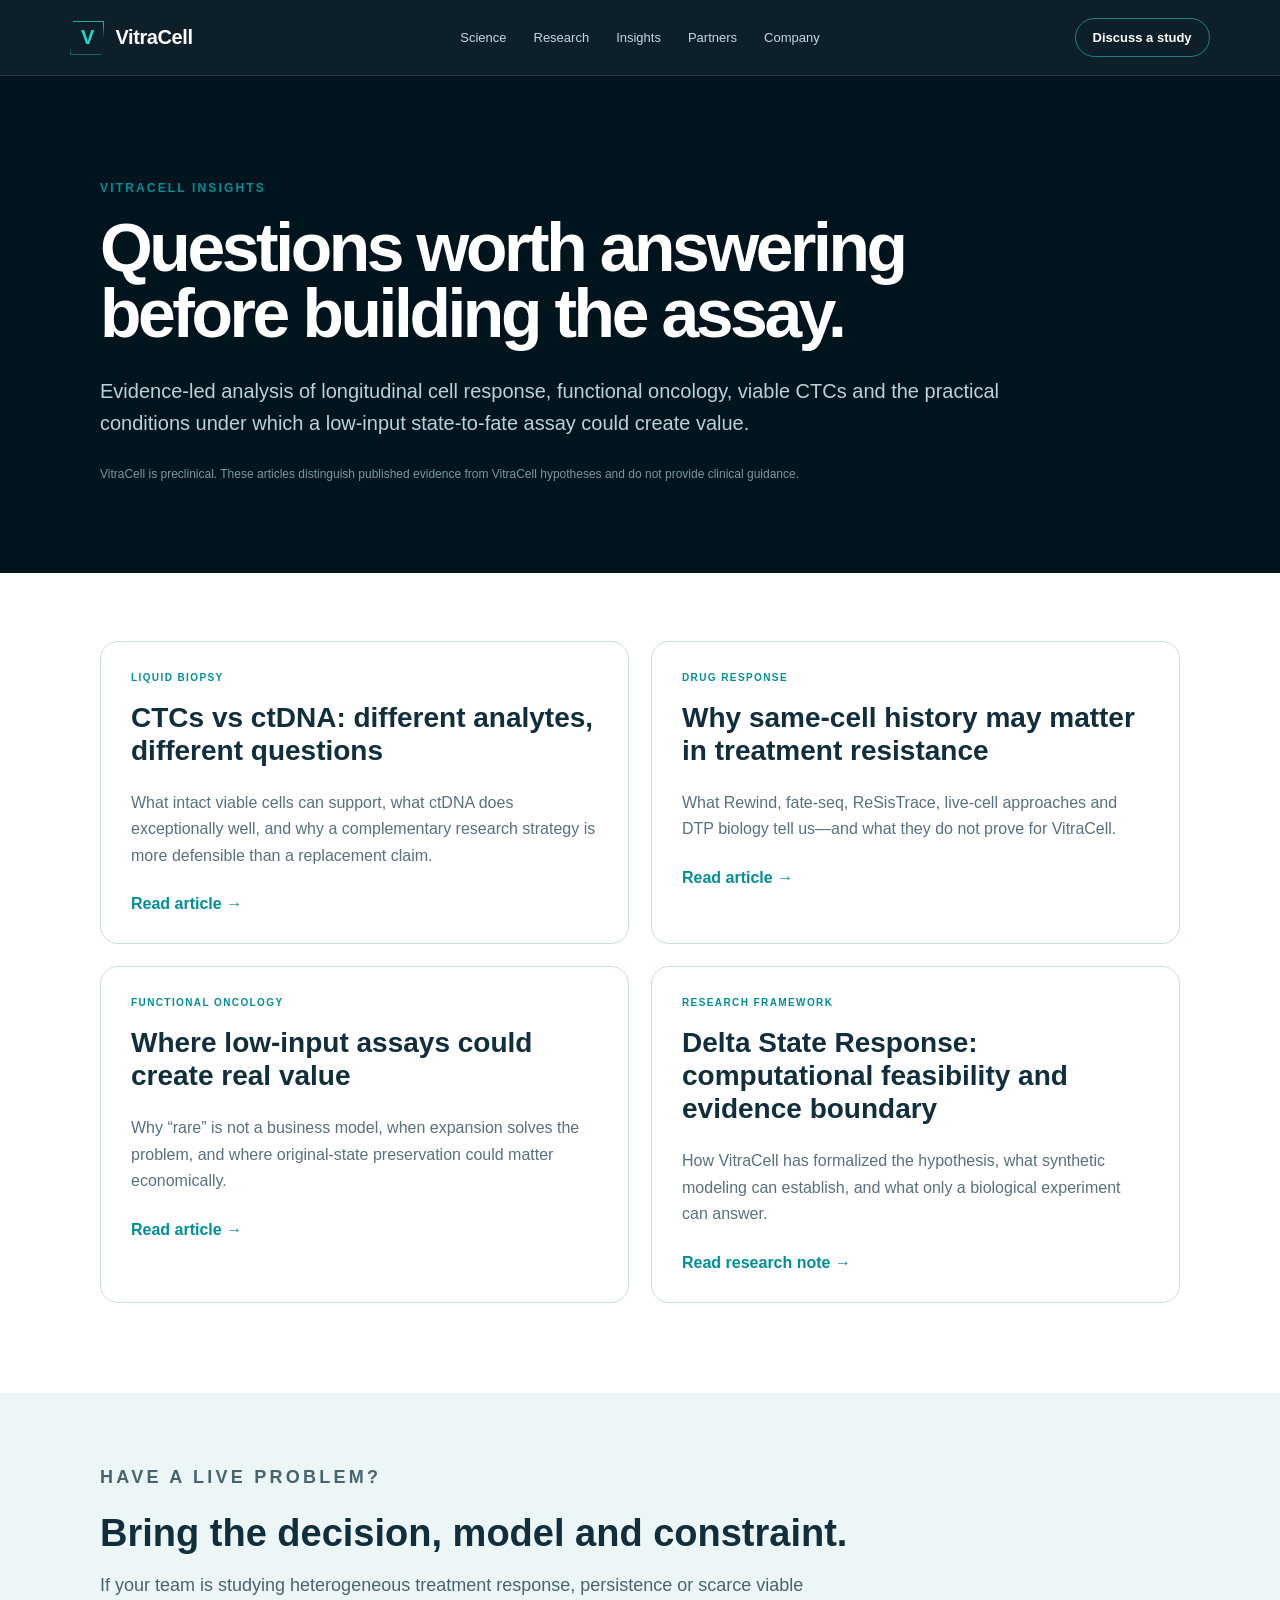
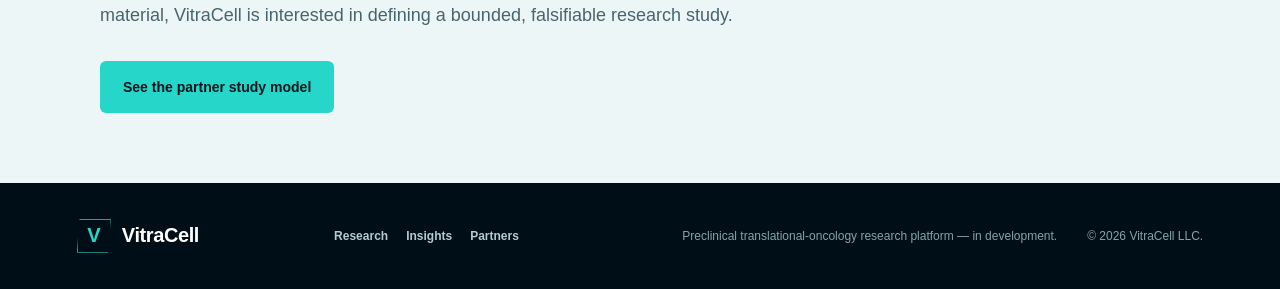
==== insights/index.html @ e288a03e "Add VitraCell insights hub" ====
<!doctype html>
<html lang="en">
<head>
<script async src="https://www.googletagmanager.com/gtag/js?id=G-EHH413H1GP"></script>
<script>window.dataLayer=window.dataLayer||[];function gtag(){dataLayer.push(arguments)}gtag('js',new Date());gtag('config','G-EHH413H1GP');</script>
<meta charset="utf-8">
<meta name="viewport" content="width=device-width,initial-scale=1">
<meta name="robots" content="index,follow,max-image-preview:large,max-snippet:-1">
<meta name="theme-color" content="#00141e">
<title>VitraCell Insights | Same-Cell Response, CTCs & Functional Oncology</title>
<meta name="description" content="Evidence-led VitraCell analysis on longitudinal same-cell response, viable circulating tumor cells, ctDNA, functional precision oncology and low-input tumor-cell assays.">
<link rel="canonical" href="https://www.vitracell.io/insights/">
<meta property="og:title" content="VitraCell Insights | Same-Cell Response, CTCs & Functional Oncology">
<meta property="og:description" content="Evidence-led VitraCell analysis on longitudinal same-cell response, viable circulating tumor cells, ctDNA, functional precision oncology and low-input tumor-cell assays.">
<meta property="og:url" content="https://www.vitracell.io/insights/">
<meta property="og:site_name" content="VitraCell">
<meta property="og:type" content="website">
<meta property="og:image" content="https://www.vitracell.io/og.png">
<meta name="twitter:card" content="summary_large_image">
<meta name="twitter:title" content="VitraCell Insights | Same-Cell Response, CTCs & Functional Oncology">
<meta name="twitter:description" content="Evidence-led VitraCell analysis on longitudinal same-cell response, viable circulating tumor cells, ctDNA, functional precision oncology and low-input tumor-cell assays.">
<meta name="twitter:image" content="https://www.vitracell.io/og.png">
<link rel="icon" href="/favicon.svg" type="image/svg+xml">
<link rel="stylesheet" href="/styles.css">

</head>
<body class="article-page">
<header class="site-header"><a class="brand" href="/" aria-label="VitraCell home"><span class="brand-mark" aria-hidden="true">V</span><span>VitraCell</span></a><nav class="desktop-nav" aria-label="Primary navigation"><a href="/#state-to-fate">Science</a><a href="/research/delta-state-response.html">Research</a><a href="/insights/">Insights</a><a href="/partners/translational-oncology.html">Partners</a><a href="/#company">Company</a></nav><details class="mobile-menu"><summary aria-label="Open navigation">Menu</summary><div><a href="/#state-to-fate">Science</a><a href="/research/delta-state-response.html">Research</a><a href="/insights/">Insights</a><a href="/partners/translational-oncology.html">Partners</a><a href="/#company">Company</a></div></details><a class="header-cta" data-cta="header-discuss-study" href="mailto:Gregory.Moore@VitraCell.io?subject=VitraCell%20Research%20Collaboration">Discuss a study</a></header>
<main>
<section class="article-hero hub-hero"><div class="article-shell"><p class="eyebrow">VitraCell Insights</p><h1>Questions worth answering before building the assay.</h1><p class="article-deck">Evidence-led analysis of longitudinal cell response, functional oncology, viable CTCs and the practical conditions under which a low-input state-to-fate assay could create value.</p><p class="article-disclaimer">VitraCell is preclinical. These articles distinguish published evidence from VitraCell hypotheses and do not provide clinical guidance.</p></div></section>
<section class="article-shell hub-grid">
<article class="hub-card"><p class="insight-kicker">Liquid biopsy</p><h2>CTCs vs ctDNA: different analytes, different questions</h2><p>What intact viable cells can support, what ctDNA does exceptionally well, and why a complementary research strategy is more defensible than a replacement claim.</p><a href="/insights/ctc-vs-ctdna.html">Read article →</a></article>
<article class="hub-card"><p class="insight-kicker">Drug response</p><h2>Why same-cell history may matter in treatment resistance</h2><p>What Rewind, fate-seq, ReSisTrace, live-cell approaches and DTP biology tell us—and what they do not prove for VitraCell.</p><a href="/insights/same-cell-history-drug-response.html">Read article →</a></article>
<article class="hub-card"><p class="insight-kicker">Functional oncology</p><h2>Where low-input assays could create real value</h2><p>Why “rare” is not a business model, when expansion solves the problem, and where original-state preservation could matter economically.</p><a href="/insights/functional-precision-oncology-low-input.html">Read article →</a></article>
<article class="hub-card"><p class="insight-kicker">Research framework</p><h2>Delta State Response: computational feasibility and evidence boundary</h2><p>How VitraCell has formalized the hypothesis, what synthetic modeling can establish, and what only a biological experiment can answer.</p><a href="/research/delta-state-response.html">Read research note →</a></article>
</section>
<section class="article-cta"><div class="article-shell"><p class="eyebrow">Have a live problem?</p><h2>Bring the decision, model and constraint.</h2><p>If your team is studying heterogeneous treatment response, persistence or scarce viable material, VitraCell is interested in defining a bounded, falsifiable research study.</p><a class="button button-primary" href="/partners/translational-oncology.html">See the partner study model</a></div></section>
</main>
<footer><div class="brand footer-brand"><span class="brand-mark" aria-hidden="true">V</span><span>VitraCell</span></div><div class="footer-links"><a href="/research/delta-state-response.html">Research</a><a href="/insights/">Insights</a><a href="/partners/translational-oncology.html">Partners</a></div><p>Preclinical translational-oncology research platform — in development.</p><p>© 2026 VitraCell LLC.</p></footer><script>document.addEventListener('click',function(e){var a=e.target.closest('a');if(!a||typeof gtag!=='function')return;var h=a.getAttribute('href')||'';if(h.indexOf('mailto:')===0)gtag('event','contact_click',{link_text:(a.textContent||'').trim(),link_url:h});});</script></body></html>
---- styles.css ----
:root {
  --night: #041e2c;
  --night-deep: #00141e;
  --navy: #07364a;
  --ink: #102e3c;
  --teal: #008f95;
  --cyan: #26d6c8;
  --ice: #edf6f6;
  --mist: #f7faf9;
  --white: #ffffff;
  --slate: #58717c;
  --line: #cbdcde;
  --warning: #f1c46d;
}

* { box-sizing: border-box; }
html { scroll-behavior: smooth; }
body { margin: 0; background: var(--white); color: var(--ink); font-family: Arial, Helvetica, sans-serif; -webkit-font-smoothing: antialiased; }
a { color: inherit; text-decoration: none; }
img { max-width: 100%; }
h1, h2, h3, p { margin-top: 0; }

.site-header { position: sticky; top: 0; z-index: 50; min-height: 76px; display: grid; grid-template-columns: 1fr auto 1fr; align-items: center; gap: 28px; padding: 0 5.5vw; background: rgba(0,20,30,.95); border-bottom: 1px solid rgba(255,255,255,.12); backdrop-filter: blur(18px); color: var(--white); }
.brand { display: inline-flex; align-items: center; gap: 11px; font-size: 20px; font-weight: 800; letter-spacing: -.02em; }
.brand-mark { width: 34px; height: 34px; border: 1px solid rgba(38,214,200,.75); display: grid; place-items: center; color: var(--cyan); font-weight: 800; clip-path: polygon(8% 0,100% 0,92% 100%,0 100%); }
nav { display: flex; align-items: center; gap: 27px; font-size: 13px; color: #c3d9dd; }
nav a, .header-cta { transition: color .2s ease, border-color .2s ease, transform .2s ease; }
nav a:hover, nav a:focus-visible { color: var(--cyan); }
.header-cta { justify-self: end; border: 1px solid rgba(38,214,200,.55); padding: 11px 17px; border-radius: 99px; font-size: 13px; font-weight: 700; }
.header-cta:hover, .header-cta:focus-visible { border-color: var(--cyan); color: var(--cyan); transform: translateY(-1px); }

.eyebrow { margin: 0 0 20px; color: var(--teal); font-size: 12px; font-weight: 800; letter-spacing: .18em; text-transform: uppercase; }
.hero { min-height: 720px; display: grid; grid-template-columns: 56% 44%; background: var(--night-deep); color: var(--white); overflow: hidden; }
.hero-copy { padding: 104px 6.5vw 82px; display: flex; flex-direction: column; justify-content: center; position: relative; }
.hero-copy::after { content: ""; position: absolute; right: 0; bottom: 0; width: 48%; height: 1px; background: linear-gradient(90deg,transparent,var(--teal)); }
.hero .eyebrow, .platform-section .eyebrow, .design-section .eyebrow, .closing-section .eyebrow { color: var(--cyan); }
h1 { margin-bottom: 28px; max-width: 820px; font-size: clamp(50px,5.6vw,82px); line-height: .97; letter-spacing: -.05em; }
.hero-lede { max-width: 760px; margin-bottom: 34px; color: #c5dade; font-size: 19px; line-height: 1.6; }
.hero-actions { display: flex; flex-wrap: wrap; align-items: center; gap: 14px; }
.button { display: inline-flex; align-items: center; justify-content: center; gap: 10px; min-height: 52px; padding: 0 23px; border-radius: 6px; font-size: 14px; font-weight: 800; transition: transform .2s ease, background .2s ease, border-color .2s ease; }
.button svg { width: 18px; height: 18px; }
.button:hover, .button:focus-visible { transform: translateY(-2px); }
.button-primary { background: var(--cyan); color: var(--night-deep); }
.button-primary:hover, .button-primary:focus-visible { background: #58e7dc; }
.button-secondary, .button-outline { border: 1px solid rgba(255,255,255,.32); color: var(--white); }
.button-secondary:hover, .button-secondary:focus-visible, .button-outline:hover, .button-outline:focus-visible { border-color: var(--white); }
.hero-note { margin: 25px 0 0; max-width: 690px; color: #7898a2; font-size: 12px; line-height: 1.5; }
.hero-visual { min-height: 720px; position: relative; overflow: hidden; }
.hero-visual::after { content: ""; position: absolute; inset: 0; background: linear-gradient(90deg,var(--night-deep) 0%,transparent 24%),linear-gradient(0deg,rgba(0,20,30,.62),transparent 52%); }
.hero-visual > img { object-fit: cover; object-position: 58% center; }
.decision-panel { position: absolute; z-index: 2; left: 5%; right: 8%; bottom: 6%; padding: 21px 24px; border-top: 2px solid var(--cyan); background: rgba(0,20,30,.84); backdrop-filter: blur(12px); }
.decision-panel > p { margin-bottom: 15px; color: var(--cyan); font-size: 10px; font-weight: 800; letter-spacing: .16em; text-transform: uppercase; }
.decision-panel > div { display: grid; grid-template-columns: 1fr 20px 1.2fr; gap: 8px; padding: 9px 0; border-top: 1px solid rgba(255,255,255,.12); font-size: 13px; }
.decision-panel span { color: #a9c4c9; }
.decision-panel b { color: var(--cyan); }
.decision-panel strong { color: var(--white); }

.position-strip { display: grid; grid-template-columns: repeat(4,1fr); border-bottom: 1px solid var(--line); background: var(--white); }
.position-strip div { min-height: 112px; display: flex; flex-direction: column; justify-content: center; padding: 0 3.5vw; border-right: 1px solid var(--line); }
.position-strip div:last-child { border-right: 0; }
.position-strip span { margin-bottom: 8px; color: var(--teal); font-size: 10px; font-weight: 800; letter-spacing: .12em; text-transform: uppercase; }
.position-strip strong { font-size: 15px; }

.section { padding: 112px 6vw; }
.section-heading { max-width: 1180px; margin: 0 auto 58px; display: grid; grid-template-columns: minmax(0,1.25fr) minmax(280px,.75fr); gap: 80px; align-items: end; }
.section-heading h2, .platform-copy h2, .design-intro h2, .collaboration-section h2, .company-copy h2, .closing-section h2 { margin: 0; font-size: clamp(39px,4vw,62px); line-height: 1.04; letter-spacing: -.04em; }
.section-heading > p, .section-heading > div + p { margin: 0; color: var(--slate); font-size: 18px; line-height: 1.65; }

.problem-section { background: var(--ice); }
.constraint-grid { max-width: 1180px; margin: 0 auto; display: grid; grid-template-columns: repeat(3,1fr); gap: 18px; }
.constraint-grid article { min-height: 365px; display: flex; flex-direction: column; padding: 34px; border: 1px solid var(--line); border-radius: 18px; background: var(--white); }
.constraint-grid article > span { color: var(--teal); font-size: 12px; font-weight: 800; }
.constraint-grid h3 { margin: auto 0 18px; max-width: 300px; font-size: 29px; line-height: 1.1; letter-spacing: -.03em; }
.constraint-grid p { margin: 0; color: var(--slate); font-size: 15px; line-height: 1.6; }
.constraint-grid .constraint-answer { background: var(--navy); color: var(--white); border-color: var(--navy); }
.constraint-grid .constraint-answer > span { color: var(--cyan); }
.constraint-grid .constraint-answer p { color: #c7dde1; }

.platform-section { min-height: 730px; display: grid; grid-template-columns: 52% 48%; background: var(--night-deep); color: var(--white); }
.platform-copy { align-self: center; padding: 96px 5vw 96px 7vw; }
.platform-copy > p:not(.eyebrow) { max-width: 720px; margin: 28px 0 38px; color: #c2dadd; font-size: 18px; line-height: 1.65; }
.platform-pillars { display: grid; gap: 14px; }
.platform-pillars div { display: grid; grid-template-columns: 90px 1fr; gap: 20px; align-items: baseline; padding: 18px 0; border-top: 1px solid rgba(255,255,255,.15); }
.platform-pillars span { color: var(--cyan); font-size: 11px; font-weight: 800; letter-spacing: .12em; text-transform: uppercase; }
.platform-pillars strong { font-size: 15px; line-height: 1.5; }
.platform-visual { position: relative; min-height: 730px; overflow: hidden; }
.platform-visual > img { object-fit: cover; object-position: 40% center; }
.platform-visual::after { content: ""; position: absolute; inset: 0; background: linear-gradient(90deg,var(--night-deep),transparent 30%),linear-gradient(0deg,rgba(0,20,30,.62),transparent 45%); }
.visual-caption { position: absolute; z-index: 2; left: 8%; bottom: 7%; width: min(390px,84%); padding: 18px 20px; border-left: 3px solid var(--cyan); background: rgba(0,20,30,.82); }
.visual-caption span { display: block; color: var(--cyan); font-size: 10px; font-weight: 800; letter-spacing: .14em; text-transform: uppercase; }
.visual-caption strong { display: block; margin-top: 8px; font-size: 15px; line-height: 1.45; }

.program-section { background: var(--mist); }
.program-grid { max-width: 1180px; margin: 0 auto; display: grid; grid-template-columns: 1fr 1fr; gap: 22px; }
.program-card { min-height: 575px; padding: 43px; border-radius: 24px; }
.current-card { background: var(--navy); color: var(--white); }
.evidence-card { background: var(--white); border: 1px solid var(--line); }
.program-status { display: flex; align-items: center; justify-content: space-between; gap: 15px; }
.program-status span { display: inline-flex; padding: 8px 12px; border-radius: 99px; background: rgba(38,214,200,.14); color: var(--cyan); font-size: 10px; font-weight: 800; letter-spacing: .1em; text-transform: uppercase; }
.evidence-card .program-status span { background: var(--ice); color: var(--teal); }
.program-status em { color: #9bb7bd; font-size: 12px; font-style: normal; }
.program-card h3 { margin: 80px 0 22px; max-width: 500px; font-size: 36px; line-height: 1.08; letter-spacing: -.035em; }
.program-card > p { margin-bottom: 32px; color: #c4dadd; line-height: 1.6; }
.evidence-card > p { color: var(--slate); }
.program-card ul { margin: 0; padding: 0; list-style: none; display: grid; gap: 13px; }
.program-card li { position: relative; padding: 0 0 13px 22px; border-bottom: 1px solid rgba(255,255,255,.14); color: #d1e3e5; font-size: 14px; line-height: 1.45; }
.evidence-card li { border-color: var(--line); color: var(--ink); }
.program-card li::before { content: ""; position: absolute; left: 0; top: .55em; width: 7px; height: 7px; border-radius: 50%; background: var(--cyan); }
.evidence-card li::before { background: var(--teal); }
.claim-bar { max-width: 1180px; margin: 22px auto 0; display: grid; grid-template-columns: 220px 1fr; gap: 28px; align-items: center; padding: 22px 25px; border-left: 4px solid var(--warning); background: #fff8e9; }
.claim-bar strong { font-size: 14px; }
.claim-bar span { color: #6f5a31; font-size: 14px; line-height: 1.5; }

.design-section { padding: 112px 7vw; background: var(--night-deep); color: var(--white); }
.design-intro { max-width: 970px; margin: 0 auto 64px; text-align: center; }
.design-intro > p:not(.eyebrow) { max-width: 760px; margin: 28px auto 0; color: #c4dadd; font-size: 18px; line-height: 1.65; }
.design-steps { max-width: 1180px; margin: 0 auto; display: grid; grid-template-columns: repeat(4,1fr); border: 1px solid rgba(255,255,255,.18); }
.design-steps article { min-height: 330px; padding: 31px; border-right: 1px solid rgba(255,255,255,.18); }
.design-steps article:last-child { border-right: 0; }
.design-steps span { color: var(--cyan); font-size: 12px; font-weight: 800; }
.design-steps h3 { margin: 70px 0 18px; font-size: 23px; letter-spacing: -.025em; }
.design-steps p { margin: 0; color: #a9c5ca; font-size: 14px; line-height: 1.6; }
.partner-fit { max-width: 1180px; margin: 34px auto 0; display: grid; grid-template-columns: 1.1fr .8fr auto; gap: 55px; align-items: end; padding: 46px; background: var(--navy); }
.partner-fit h3 { max-width: 530px; margin-bottom: 18px; font-size: 31px; line-height: 1.1; letter-spacing: -.03em; }
.partner-fit > div > p:not(.eyebrow) { margin: 0; color: #bdd4d8; line-height: 1.6; }
.partner-fit ul { margin: 0; padding: 0; list-style: none; }
.partner-fit li { padding: 12px 0; border-bottom: 1px solid rgba(255,255,255,.14); color: #d4e5e7; font-size: 14px; }
.partner-fit li::before { content: "+"; margin-right: 12px; color: var(--cyan); }
.partner-fit .button { white-space: nowrap; }

.collaboration-section { max-width: 1180px; margin: 0 auto; display: grid; grid-template-columns: 1.1fr .9fr; gap: 90px; align-items: end; }
.collaboration-section > p { margin: 0; color: var(--slate); font-size: 18px; line-height: 1.7; }

.company-section { display: grid; grid-template-columns: 360px 1fr; gap: 95px; align-items: center; max-width: 1180px; margin: 0 auto; border-top: 1px solid var(--line); }
.founder-image { position: relative; width: 330px; aspect-ratio: 4/5; overflow: hidden; border-radius: 180px 180px 24px 24px; background: var(--ice); }
.founder-image img { object-fit: cover; object-position: center 24%; filter: grayscale(100%); }
.company-copy { max-width: 720px; }
.company-copy > p:not(.eyebrow) { color: var(--slate); font-size: 17px; line-height: 1.7; }
.company-copy h2 { margin-bottom: 30px; }
.founder-name { margin-top: 32px; padding-top: 22px; border-top: 1px solid var(--line); display: flex; gap: 15px; align-items: baseline; }
.founder-name strong { font-size: 18px; }
.founder-name span { color: var(--teal); font-size: 13px; font-weight: 800; }

.closing-section { min-height: 410px; display: grid; grid-template-columns: 150px 1fr auto; gap: 48px; align-items: center; padding: 72px 7vw; background: var(--navy); color: var(--white); border-top: 8px solid var(--cyan); }
.closing-logo { border-radius: 16px; }
.closing-section h2 { max-width: 760px; }
footer { display: grid; grid-template-columns: 1fr 1.4fr auto auto; gap: 30px; align-items: center; padding: 36px 6vw; background: #000f17; color: #86a3ab; font-size: 12px; }
.footer-brand { color: var(--white); }
footer p { margin: 0; }

@media (max-width: 1120px) {
  .site-header { grid-template-columns: 1fr auto; }
  nav { display: none; }
  .partner-fit { grid-template-columns: 1fr 1fr; }
  .partner-fit .button { grid-column: 1 / -1; justify-self: start; }
}

@media (max-width: 960px) {
  .hero { grid-template-columns: 1fr; }
  .hero-copy { padding-top: 90px; }
  .hero-visual { min-height: 520px; }
  .section-heading { gap: 40px; }
  .constraint-grid { grid-template-columns: 1fr; }
  .constraint-grid article { min-height: 280px; }
  .platform-section { grid-template-columns: 1fr; }
  .platform-visual { min-height: 560px; order: -1; }
  .platform-visual::after { background: linear-gradient(0deg,var(--night-deep),transparent 35%); }
  .design-steps { grid-template-columns: repeat(2,1fr); }
  .design-steps article:nth-child(2) { border-right: 0; }
  .design-steps article:nth-child(-n+2) { border-bottom: 1px solid rgba(255,255,255,.18); }
  .collaboration-section { gap: 50px; }
  .company-section { grid-template-columns: 300px 1fr; gap: 50px; }
  .founder-image { width: 290px; }
  .closing-section { grid-template-columns: 140px 1fr; }
  .closing-section .button { grid-column: 2; justify-self: start; }
  footer { grid-template-columns: 1fr 1fr; }
}

@media (max-width: 720px) {
  .site-header { min-height: 66px; padding: 0 20px; }
  .header-cta { display: none; }
  .hero-copy { padding: 78px 24px 55px; }
  .hero-lede { font-size: 17px; }
  .hero-actions { align-items: stretch; flex-direction: column; }
  .button { width: 100%; }
  .hero-visual { min-height: 420px; }
  .decision-panel { left: 20px; right: 20px; }
  .decision-panel > div { grid-template-columns: 1fr 16px 1.3fr; font-size: 12px; }
  .position-strip { grid-template-columns: repeat(2,1fr); }
  .position-strip div { min-height: 96px; padding: 0 20px; }
  .position-strip div:nth-child(2) { border-right: 0; }
  .position-strip div:nth-child(-n+2) { border-bottom: 1px solid var(--line); }
  .section { padding: 80px 24px; }
  .section-heading { grid-template-columns: 1fr; gap: 24px; margin-bottom: 40px; }
  .constraint-grid article { min-height: 260px; padding: 30px; }
  .constraint-grid h3 { font-size: 27px; }
  .platform-copy { padding: 70px 24px 80px; }
  .platform-visual { min-height: 410px; }
  .platform-pillars div { grid-template-columns: 1fr; gap: 8px; }
  .program-grid { grid-template-columns: 1fr; }
  .program-card { min-height: auto; padding: 32px; }
  .program-card h3 { margin-top: 58px; font-size: 31px; }
  .program-status { align-items: flex-start; flex-direction: column; }
  .claim-bar { grid-template-columns: 1fr; gap: 8px; }
  .design-section { padding: 82px 24px; }
  .design-intro { text-align: left; }
  .design-steps { grid-template-columns: 1fr; }
  .design-steps article { min-height: 250px; border-right: 0; border-bottom: 1px solid rgba(255,255,255,.18); }
  .design-steps article:last-child { border-bottom: 0; }
  .design-steps h3 { margin-top: 48px; }
  .partner-fit { grid-template-columns: 1fr; gap: 32px; padding: 31px; }
  .partner-fit .button { grid-column: auto; }
  .collaboration-section { grid-template-columns: 1fr; gap: 28px; }
  .company-section { grid-template-columns: 1fr; padding-left: 24px; padding-right: 24px; gap: 45px; }
  .founder-image { width: min(300px,82vw); margin: 0 auto; }
  .closing-section { grid-template-columns: 1fr; gap: 28px; padding: 70px 24px; }
  .closing-logo { width: 120px; height: 120px; }
  .closing-section .button { grid-column: auto; }
  footer { grid-template-columns: 1fr; gap: 14px; padding: 34px 24px; }
}

@media (prefers-reduced-motion: reduce) {
  html { scroll-behavior: auto; }
  *, *::before, *::after { transition-duration: .01ms !important; animation-duration: .01ms !important; }
}


/* ===== State-to-fate narrative update — October 2026 ===== */
.state-section { background: linear-gradient(180deg,#f7fbfc 0%,#ffffff 100%); }
.state-visual-wrap { max-width: 1180px; margin: 0 auto 42px; border: 1px solid var(--line); border-radius: 24px; overflow: hidden; background: #fff; box-shadow: 0 18px 50px rgba(5,33,43,.08); }
.state-visual-wrap img { display:block; width:100%; height:auto; }
.state-copy-grid { display:grid; grid-template-columns:repeat(2,minmax(0,1fr)); gap:1px; background:var(--line); border:1px solid var(--line); border-radius:18px; overflow:hidden; }
.state-copy-grid article { background:#fff; padding:34px; }
.state-copy-grid span { color:var(--teal); text-transform:uppercase; letter-spacing:.12em; font-size:11px; font-weight:800; }
.state-copy-grid h3 { margin:14px 0 12px; font-size:25px; line-height:1.18; }
.state-copy-grid p { margin:0; color:var(--slate); line-height:1.65; }

.program-grid.three-gate { grid-template-columns:repeat(3,minmax(0,1fr)); }
.program-grid.three-gate .program-card { min-height:620px; }
.vimeran-card { background:#eef8fa; }
.vimeran-card .program-status em { color:var(--teal); }

.research-section { background:#07151c; color:#f4fbfc; }
.research-section .section-heading > p { color:#a9c0c6; }
.research-section .eyebrow { color:#5ed4de; }
.research-grid { display:grid; grid-template-columns:minmax(0,1.1fr) minmax(340px,.9fr); gap:42px; align-items:stretch; }
.research-visual { border-radius:22px; overflow:hidden; background:#0d2029; border:1px solid rgba(255,255,255,.12); }
.research-visual img { display:block; width:100%; height:100%; min-height:420px; object-fit:cover; }
.paper-card { border-radius:22px; padding:38px; background:#fff; color:var(--navy); display:flex; flex-direction:column; }
.paper-label { color:var(--teal); text-transform:uppercase; letter-spacing:.12em; font-weight:800; font-size:11px; }
.paper-card h3 { font-size:31px; line-height:1.12; margin:18px 0; }
.paper-card p { color:var(--slate); line-height:1.68; }
.paper-status { margin:18px 0 28px; padding:18px; border-left:4px solid var(--cyan); background:#f3f8f9; display:grid; gap:7px; }
.paper-status strong { font-size:13px; }
.paper-status span { color:var(--slate); font-size:14px; line-height:1.55; }
.research-cta { margin-top:auto; align-self:flex-start; }

@media (max-width: 960px) {
  .program-grid.three-gate { grid-template-columns:1fr; }
  .program-grid.three-gate .program-card { min-height:auto; }
  .research-grid { grid-template-columns:1fr; }
}
@media (max-width: 720px) {
  .state-copy-grid { grid-template-columns:1fr; }
  .state-copy-grid article { padding:28px; }
  .research-visual img { min-height:0; }
  .paper-card { padding:28px; }
  .paper-card h3 { font-size:27px; }
}


/* ===== Traffic, conversion and multi-page content system — October 2026 ===== */
.mobile-menu { display:none; position:relative; justify-self:end; color:var(--white); }
.mobile-menu summary { list-style:none; cursor:pointer; border:1px solid rgba(38,214,200,.55); border-radius:99px; padding:10px 15px; font-size:13px; font-weight:800; }
.mobile-menu summary::-webkit-details-marker { display:none; }
.mobile-menu > div { position:absolute; right:0; top:48px; min-width:220px; padding:12px; display:grid; gap:3px; background:#001923; border:1px solid rgba(255,255,255,.14); box-shadow:0 16px 50px rgba(0,0,0,.35); border-radius:12px; }
.mobile-menu a { padding:11px 12px; border-radius:8px; color:#d5e5e8; font-size:14px; }
.mobile-menu a:hover,.mobile-menu a:focus-visible { background:#0b2a35; color:var(--cyan); }

.thesis-section { background:#fff; }
.thesis-grid { display:grid; grid-template-columns:repeat(3,1fr); gap:1px; background:var(--line); border:1px solid var(--line); border-radius:18px; overflow:hidden; }
.thesis-grid article { background:#fff; padding:34px; min-height:230px; }
.thesis-grid span { color:var(--teal); font-size:11px; font-weight:800; letter-spacing:.15em; }
.thesis-grid h3 { margin:52px 0 12px; font-size:25px; line-height:1.18; }
.thesis-grid p { color:var(--slate); line-height:1.6; }
.thesis-links { display:flex; flex-wrap:wrap; gap:22px; margin-top:26px; }
.thesis-links a { color:var(--teal); font-weight:800; font-size:14px; }

.insights-section { background:#f4f8f8; }
.insight-grid { display:grid; grid-template-columns:repeat(3,minmax(0,1fr)); gap:22px; }
.insight-grid article,.hub-card { background:#fff; border:1px solid var(--line); border-radius:18px; padding:30px; }
.insight-kicker { margin:0 0 18px; color:var(--teal); text-transform:uppercase; letter-spacing:.14em; font-size:10px; font-weight:800; }
.insight-grid h3 { font-size:25px; line-height:1.18; margin-bottom:14px; }
.insight-grid p:not(.insight-kicker) { color:var(--slate); line-height:1.62; }
.insight-grid a,.hub-card a { display:inline-block; margin-top:10px; color:var(--teal); font-weight:800; }
.insights-all { margin-top:30px; }
.insights-all .button { width:auto; }

.footer-links { display:flex; flex-wrap:wrap; gap:18px; }
.footer-links a { color:#b4cbd0; font-weight:700; }
.footer-links a:hover { color:var(--cyan); }

/* Long-form, indexable research / insight pages */
.article-page { background:#fff; }
.article-page .site-header { position:sticky; }
.article-hero { padding:105px 0 78px; background:var(--night-deep); color:#fff; }
.article-hero h1 { max-width:980px; font-size:clamp(45px,5.3vw,76px); }
.article-shell { width:min(1080px,calc(100% - 48px)); margin:0 auto; }
.article-deck { max-width:820px; color:#bdd1d6; font-size:20px; line-height:1.6; }
.article-meta,.article-disclaimer { margin-top:26px; color:#7898a2; font-size:12px; line-height:1.5; }
.article-body { padding:72px 0 92px; max-width:860px; }
.article-body p { color:#34505c; font-size:18px; line-height:1.75; }
.article-body .lead { color:var(--ink); font-size:22px; line-height:1.65; }
.article-body h2 { margin:58px 0 18px; font-size:34px; line-height:1.15; letter-spacing:-.025em; }
.article-body h3 { font-size:23px; line-height:1.2; }
.article-list { padding-left:24px; color:#34505c; font-size:17px; line-height:1.65; }
.article-list li { margin:10px 0; }
.article-callout { margin:40px 0; padding:26px 28px; border-left:5px solid var(--cyan); background:#edf7f7; }
.article-callout strong { display:block; color:var(--teal); font-size:13px; text-transform:uppercase; letter-spacing:.11em; margin-bottom:10px; }
.article-callout p { margin:0; color:var(--ink); font-size:18px; }
.table-wrap { overflow:auto; margin:36px 0; border:1px solid var(--line); border-radius:14px; }
.comparison-table { width:100%; border-collapse:collapse; min-width:690px; }
.comparison-table th,.comparison-table td { padding:16px 18px; text-align:left; border-bottom:1px solid var(--line); vertical-align:top; line-height:1.45; }
.comparison-table th { background:#edf6f6; color:var(--ink); font-size:13px; }
.comparison-table td { color:#3f5e69; font-size:15px; }
.comparison-table tr:last-child td { border-bottom:0; }
.article-sources { margin-top:64px; padding-top:30px; border-top:1px solid var(--line); }
.article-sources h2 { margin-top:0; font-size:26px; }
.article-sources ol { padding-left:22px; color:#47636e; }
.article-sources li { margin:12px 0; line-height:1.55; }
.article-sources a { color:#006f75; text-decoration:underline; text-underline-offset:3px; }
.related-links { margin-top:48px; padding-top:28px; border-top:1px solid var(--line); display:flex; flex-wrap:wrap; justify-content:space-between; gap:18px; }
.related-links a { color:var(--teal); font-weight:800; }

.hub-hero .article-deck { max-width:900px; }
.hub-grid { padding:68px 0 90px; display:grid; grid-template-columns:repeat(2,minmax(0,1fr)); gap:22px; }
.hub-card h2 { font-size:28px; line-height:1.18; }
.hub-card p:not(.insight-kicker) { color:var(--slate); line-height:1.65; }
.article-cta { padding:70px 0; background:#edf6f6; }
.article-cta h2 { font-size:38px; margin-bottom:16px; }
.article-cta p { max-width:760px; color:#48646e; font-size:18px; line-height:1.65; }
.article-cta .button { width:auto; margin-top:12px; }

.research-figure { margin:10px 0 48px; border-radius:20px; overflow:hidden; background:#0d2029; }
.research-figure img { display:block; width:100%; }
.two-column-evidence { display:grid; grid-template-columns:1fr 1fr; gap:20px; margin:34px 0; }
.two-column-evidence > div { padding:26px; border:1px solid var(--line); border-radius:16px; }
.two-column-evidence ul { padding-left:20px; color:#47636e; line-height:1.58; }
.two-column-evidence li { margin:10px 0; }

.partner-hero .hero-actions { margin-top:32px; }
.partner-body { max-width:980px; }
.partner-cards { display:grid; grid-template-columns:repeat(3,1fr); gap:18px; margin:30px 0 42px; }
.partner-cards article { padding:26px; border:1px solid var(--line); border-radius:16px; background:#f8fbfb; }
.partner-cards h3 { margin-bottom:10px; }
.partner-cards p { font-size:15px; line-height:1.6; }
.numbered-steps { padding-left:25px; color:#34505c; font-size:17px; line-height:1.65; }
.numbered-steps li { margin:15px 0; padding-left:7px; }
.partner-final { margin-top:60px; padding:36px; background:var(--night); color:#fff; border-radius:20px; }
.partner-final h2 { margin:0 0 14px; color:#fff; }
.partner-final p { color:#b9cfd4; }
.partner-final .button { width:auto; }

@media (max-width:1120px){
  .desktop-nav { display:none; }
  .mobile-menu { display:block; }
  .site-header { grid-template-columns:1fr auto auto; }
}
@media (max-width:900px){
  .thesis-grid,.insight-grid,.partner-cards { grid-template-columns:1fr; }
  .hub-grid,.two-column-evidence { grid-template-columns:1fr; }
  .thesis-grid article { min-height:0; }
  .thesis-grid h3 { margin-top:28px; }
}
@media (max-width:720px){
  .site-header { grid-template-columns:1fr auto; }
  .mobile-menu { display:block; }
  .article-shell { width:min(100% - 32px,1080px); }
  .article-hero { padding:80px 0 56px; }
  .article-hero h1 { font-size:42px; }
  .article-deck { font-size:18px; }
  .article-body { padding:54px 0 72px; }
  .article-body p,.article-body .lead { font-size:17px; }
  .article-body h2 { margin-top:45px; font-size:29px; }
  .related-links { flex-direction:column; }
  .hub-grid { padding:45px 0 65px; }
  .footer-links { flex-direction:column; gap:8px; }
}
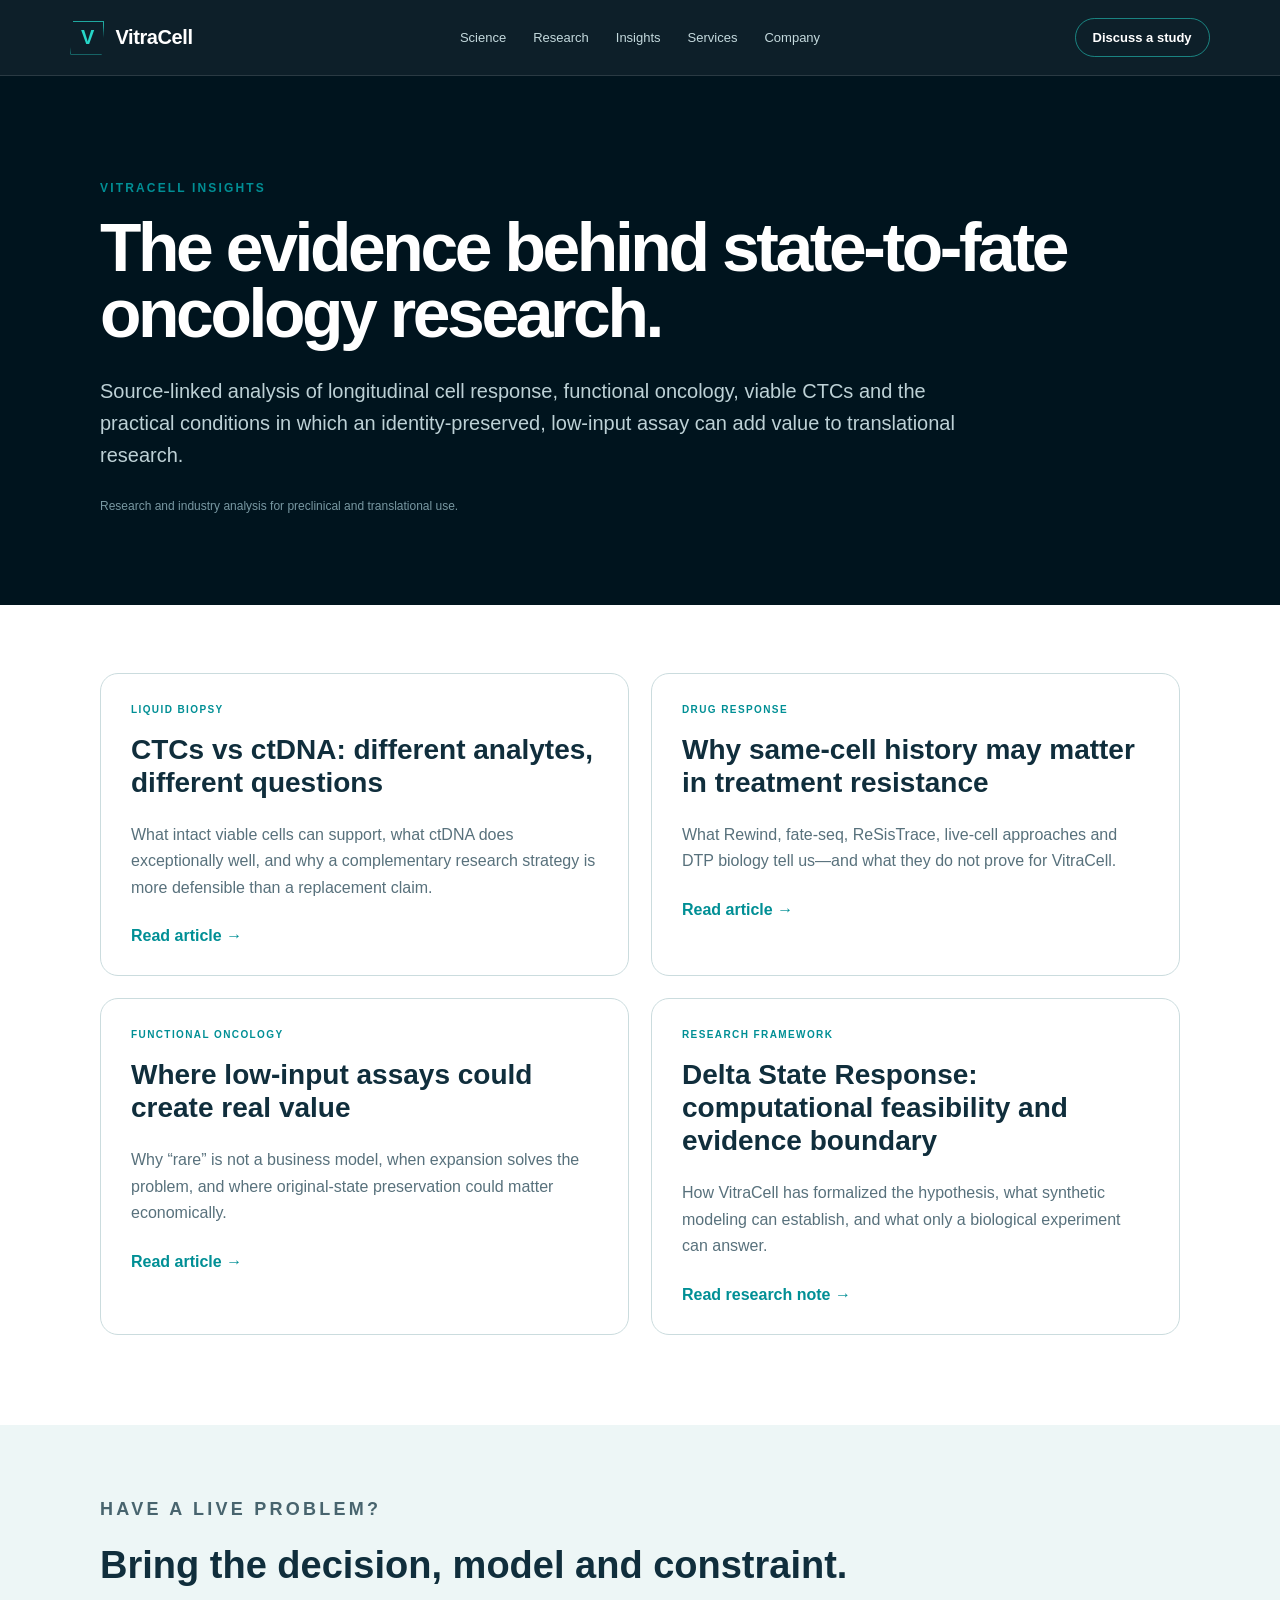
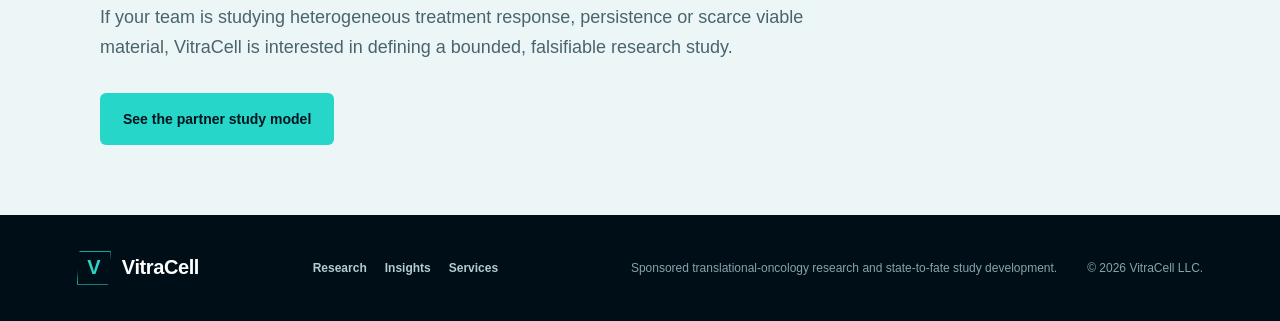
==== commit b4e4ccd7: "Make insights/index.html service-forward and evidence-led" ====
--- a/insights/index.html
+++ b/insights/index.html
@@ -25,9 +25,9 @@
 
 </head>
 <body class="article-page">
-<header class="site-header"><a class="brand" href="/" aria-label="VitraCell home"><span class="brand-mark" aria-hidden="true">V</span><span>VitraCell</span></a><nav class="desktop-nav" aria-label="Primary navigation"><a href="/#state-to-fate">Science</a><a href="/research/delta-state-response.html">Research</a><a href="/insights/">Insights</a><a href="/partners/translational-oncology.html">Partners</a><a href="/#company">Company</a></nav><details class="mobile-menu"><summary aria-label="Open navigation">Menu</summary><div><a href="/#state-to-fate">Science</a><a href="/research/delta-state-response.html">Research</a><a href="/insights/">Insights</a><a href="/partners/translational-oncology.html">Partners</a><a href="/#company">Company</a></div></details><a class="header-cta" data-cta="header-discuss-study" href="mailto:Gregory.Moore@VitraCell.io?subject=VitraCell%20Research%20Collaboration">Discuss a study</a></header>
+<header class="site-header"><a class="brand" href="/" aria-label="VitraCell home"><span class="brand-mark" aria-hidden="true">V</span><span>VitraCell</span></a><nav class="desktop-nav" aria-label="Primary navigation"><a href="/#state-to-fate">Science</a><a href="/research/delta-state-response.html">Research</a><a href="/insights/">Insights</a><a href="/partners/translational-oncology.html">Services</a><a href="/#company">Company</a></nav><details class="mobile-menu"><summary aria-label="Open navigation">Menu</summary><div><a href="/#state-to-fate">Science</a><a href="/research/delta-state-response.html">Research</a><a href="/insights/">Insights</a><a href="/partners/translational-oncology.html">Services</a><a href="/#company">Company</a></div></details><a class="header-cta" data-cta="header-discuss-study" href="mailto:Gregory.Moore@VitraCell.io?subject=VitraCell%20Research%20Collaboration">Discuss a study</a></header>
 <main>
-<section class="article-hero hub-hero"><div class="article-shell"><p class="eyebrow">VitraCell Insights</p><h1>Questions worth answering before building the assay.</h1><p class="article-deck">Evidence-led analysis of longitudinal cell response, functional oncology, viable CTCs and the practical conditions under which a low-input state-to-fate assay could create value.</p><p class="article-disclaimer">VitraCell is preclinical. These articles distinguish published evidence from VitraCell hypotheses and do not provide clinical guidance.</p></div></section>
+<section class="article-hero hub-hero"><div class="article-shell"><p class="eyebrow">VitraCell Insights</p><h1>The evidence behind state-to-fate oncology research.</h1><p class="article-deck">Source-linked analysis of longitudinal cell response, functional oncology, viable CTCs and the practical conditions in which an identity-preserved, low-input assay can add value to translational research.</p><p class="article-disclaimer">Research and industry analysis for preclinical and translational use.</p></div></section>
 <section class="article-shell hub-grid">
 <article class="hub-card"><p class="insight-kicker">Liquid biopsy</p><h2>CTCs vs ctDNA: different analytes, different questions</h2><p>What intact viable cells can support, what ctDNA does exceptionally well, and why a complementary research strategy is more defensible than a replacement claim.</p><a href="/insights/ctc-vs-ctdna.html">Read article →</a></article>
 <article class="hub-card"><p class="insight-kicker">Drug response</p><h2>Why same-cell history may matter in treatment resistance</h2><p>What Rewind, fate-seq, ReSisTrace, live-cell approaches and DTP biology tell us—and what they do not prove for VitraCell.</p><a href="/insights/same-cell-history-drug-response.html">Read article →</a></article>
@@ -36,4 +36,4 @@
 </section>
 <section class="article-cta"><div class="article-shell"><p class="eyebrow">Have a live problem?</p><h2>Bring the decision, model and constraint.</h2><p>If your team is studying heterogeneous treatment response, persistence or scarce viable material, VitraCell is interested in defining a bounded, falsifiable research study.</p><a class="button button-primary" href="/partners/translational-oncology.html">See the partner study model</a></div></section>
 </main>
-<footer><div class="brand footer-brand"><span class="brand-mark" aria-hidden="true">V</span><span>VitraCell</span></div><div class="footer-links"><a href="/research/delta-state-response.html">Research</a><a href="/insights/">Insights</a><a href="/partners/translational-oncology.html">Partners</a></div><p>Preclinical translational-oncology research platform — in development.</p><p>© 2026 VitraCell LLC.</p></footer><script>document.addEventListener('click',function(e){var a=e.target.closest('a');if(!a||typeof gtag!=='function')return;var h=a.getAttribute('href')||'';if(h.indexOf('mailto:')===0)gtag('event','contact_click',{link_text:(a.textContent||'').trim(),link_url:h});});</script></body></html>+<footer><div class="brand footer-brand"><span class="brand-mark" aria-hidden="true">V</span><span>VitraCell</span></div><div class="footer-links"><a href="/research/delta-state-response.html">Research</a><a href="/insights/">Insights</a><a href="/partners/translational-oncology.html">Services</a></div><p>Sponsored translational-oncology research and state-to-fate study development.</p><p>© 2026 VitraCell LLC.</p></footer><script>document.addEventListener('click',function(e){var a=e.target.closest('a');if(!a||typeof gtag!=='function')return;var h=a.getAttribute('href')||'';if(h.indexOf('mailto:')===0)gtag('event','contact_click',{link_text:(a.textContent||'').trim(),link_url:h});});</script></body></html>
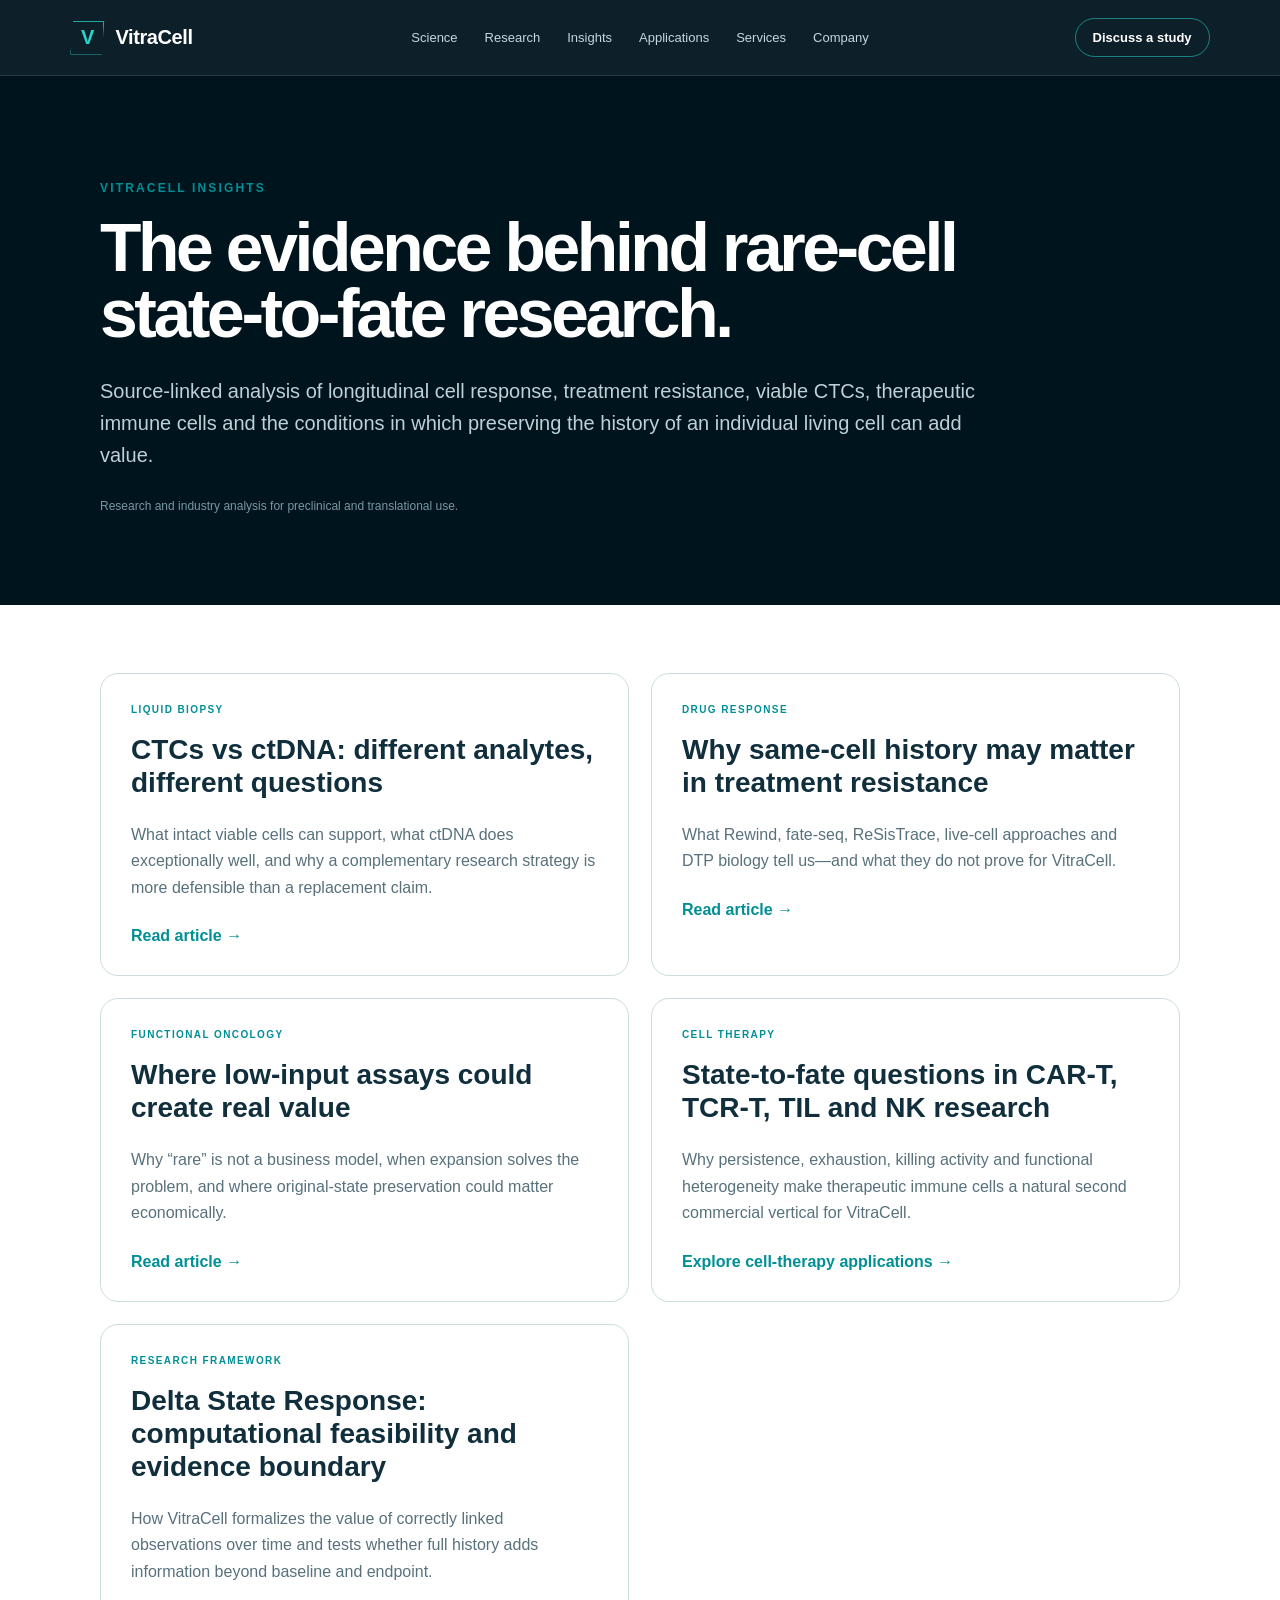
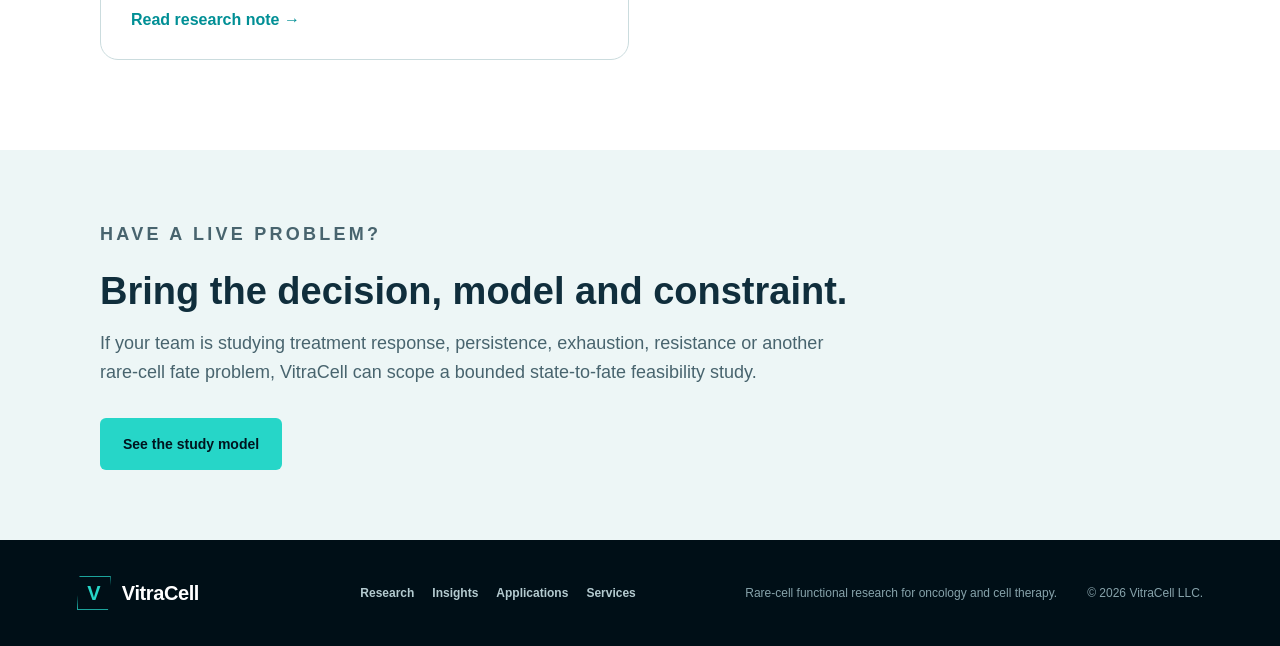
==== commit cf9c7ddc: "Align insights/index.html with rare-cell commercial direction" ====
--- a/insights/index.html
+++ b/insights/index.html
@@ -7,33 +7,33 @@
 <meta name="viewport" content="width=device-width,initial-scale=1">
 <meta name="robots" content="index,follow,max-image-preview:large,max-snippet:-1">
 <meta name="theme-color" content="#00141e">
-<title>VitraCell Insights | Same-Cell Response, CTCs & Functional Oncology</title>
-<meta name="description" content="Evidence-led VitraCell analysis on longitudinal same-cell response, viable circulating tumor cells, ctDNA, functional precision oncology and low-input tumor-cell assays.">
+<title>VitraCell Insights | Rare Cells, Cell Therapy & State-to-Fate Biology</title>
+<meta name="description" content="Evidence-led VitraCell analysis on rare-cell biology, longitudinal response, cell therapy, viable CTCs, functional oncology and low-input state-to-fate research.">
 <link rel="canonical" href="https://www.vitracell.io/insights/">
 <meta property="og:title" content="VitraCell Insights | Same-Cell Response, CTCs & Functional Oncology">
-<meta property="og:description" content="Evidence-led VitraCell analysis on longitudinal same-cell response, viable circulating tumor cells, ctDNA, functional precision oncology and low-input tumor-cell assays.">
+<meta property="og:description" content="Evidence-led VitraCell analysis on rare-cell biology, longitudinal response, cell therapy, viable CTCs, functional oncology and low-input state-to-fate research.">
 <meta property="og:url" content="https://www.vitracell.io/insights/">
 <meta property="og:site_name" content="VitraCell">
 <meta property="og:type" content="website">
 <meta property="og:image" content="https://www.vitracell.io/og.png">
 <meta name="twitter:card" content="summary_large_image">
 <meta name="twitter:title" content="VitraCell Insights | Same-Cell Response, CTCs & Functional Oncology">
-<meta name="twitter:description" content="Evidence-led VitraCell analysis on longitudinal same-cell response, viable circulating tumor cells, ctDNA, functional precision oncology and low-input tumor-cell assays.">
+<meta name="twitter:description" content="Evidence-led VitraCell analysis on rare-cell biology, longitudinal response, cell therapy, viable CTCs, functional oncology and low-input state-to-fate research.">
 <meta name="twitter:image" content="https://www.vitracell.io/og.png">
 <link rel="icon" href="/favicon.svg" type="image/svg+xml">
 <link rel="stylesheet" href="/styles.css">
 
 </head>
 <body class="article-page">
-<header class="site-header"><a class="brand" href="/" aria-label="VitraCell home"><span class="brand-mark" aria-hidden="true">V</span><span>VitraCell</span></a><nav class="desktop-nav" aria-label="Primary navigation"><a href="/#state-to-fate">Science</a><a href="/research/delta-state-response.html">Research</a><a href="/insights/">Insights</a><a href="/partners/translational-oncology.html">Services</a><a href="/#company">Company</a></nav><details class="mobile-menu"><summary aria-label="Open navigation">Menu</summary><div><a href="/#state-to-fate">Science</a><a href="/research/delta-state-response.html">Research</a><a href="/insights/">Insights</a><a href="/partners/translational-oncology.html">Services</a><a href="/#company">Company</a></div></details><a class="header-cta" data-cta="header-discuss-study" href="mailto:Gregory.Moore@VitraCell.io?subject=VitraCell%20Research%20Collaboration">Discuss a study</a></header>
+<header class="site-header"><a class="brand" href="/" aria-label="VitraCell home"><span class="brand-mark" aria-hidden="true">V</span><span>VitraCell</span></a><nav class="desktop-nav" aria-label="Primary navigation"><a href="/#state-to-fate">Science</a><a href="/research/delta-state-response.html">Research</a><a href="/insights/">Insights</a><a href="/applications/">Applications</a><a href="/services/rare-cell-studies.html">Services</a><a href="/#company">Company</a></nav><details class="mobile-menu"><summary aria-label="Open navigation">Menu</summary><div><a href="/#state-to-fate">Science</a><a href="/research/delta-state-response.html">Research</a><a href="/insights/">Insights</a><a href="/applications/">Applications</a><a href="/services/rare-cell-studies.html">Services</a><a href="/#company">Company</a></div></details><a class="header-cta" data-cta="header-discuss-study" href="mailto:Gregory.Moore@VitraCell.io?subject=VitraCell%20Research%20Collaboration">Discuss a study</a></header>
 <main>
-<section class="article-hero hub-hero"><div class="article-shell"><p class="eyebrow">VitraCell Insights</p><h1>The evidence behind state-to-fate oncology research.</h1><p class="article-deck">Source-linked analysis of longitudinal cell response, functional oncology, viable CTCs and the practical conditions in which an identity-preserved, low-input assay can add value to translational research.</p><p class="article-disclaimer">Research and industry analysis for preclinical and translational use.</p></div></section>
+<section class="article-hero hub-hero"><div class="article-shell"><p class="eyebrow">VitraCell Insights</p><h1>The evidence behind rare-cell state-to-fate research.</h1><p class="article-deck">Source-linked analysis of longitudinal cell response, treatment resistance, viable CTCs, therapeutic immune cells and the conditions in which preserving the history of an individual living cell can add value.</p><p class="article-disclaimer">Research and industry analysis for preclinical and translational use.</p></div></section>
 <section class="article-shell hub-grid">
 <article class="hub-card"><p class="insight-kicker">Liquid biopsy</p><h2>CTCs vs ctDNA: different analytes, different questions</h2><p>What intact viable cells can support, what ctDNA does exceptionally well, and why a complementary research strategy is more defensible than a replacement claim.</p><a href="/insights/ctc-vs-ctdna.html">Read article →</a></article>
 <article class="hub-card"><p class="insight-kicker">Drug response</p><h2>Why same-cell history may matter in treatment resistance</h2><p>What Rewind, fate-seq, ReSisTrace, live-cell approaches and DTP biology tell us—and what they do not prove for VitraCell.</p><a href="/insights/same-cell-history-drug-response.html">Read article →</a></article>
 <article class="hub-card"><p class="insight-kicker">Functional oncology</p><h2>Where low-input assays could create real value</h2><p>Why “rare” is not a business model, when expansion solves the problem, and where original-state preservation could matter economically.</p><a href="/insights/functional-precision-oncology-low-input.html">Read article →</a></article>
-<article class="hub-card"><p class="insight-kicker">Research framework</p><h2>Delta State Response: computational feasibility and evidence boundary</h2><p>How VitraCell has formalized the hypothesis, what synthetic modeling can establish, and what only a biological experiment can answer.</p><a href="/research/delta-state-response.html">Read research note →</a></article>
+<article class="hub-card"><p class="insight-kicker">Cell therapy</p><h2>State-to-fate questions in CAR-T, TCR-T, TIL and NK research</h2><p>Why persistence, exhaustion, killing activity and functional heterogeneity make therapeutic immune cells a natural second commercial vertical for VitraCell.</p><a href="/applications/cell-therapy.html">Explore cell-therapy applications →</a></article><article class="hub-card"><p class="insight-kicker">Research framework</p><h2>Delta State Response: computational feasibility and evidence boundary</h2><p>How VitraCell formalizes the value of correctly linked observations over time and tests whether full history adds information beyond baseline and endpoint.</p><a href="/research/delta-state-response.html">Read research note →</a></article>
 </section>
-<section class="article-cta"><div class="article-shell"><p class="eyebrow">Have a live problem?</p><h2>Bring the decision, model and constraint.</h2><p>If your team is studying heterogeneous treatment response, persistence or scarce viable material, VitraCell is interested in defining a bounded, falsifiable research study.</p><a class="button button-primary" href="/partners/translational-oncology.html">See the partner study model</a></div></section>
+<section class="article-cta"><div class="article-shell"><p class="eyebrow">Have a live problem?</p><h2>Bring the decision, model and constraint.</h2><p>If your team is studying treatment response, persistence, exhaustion, resistance or another rare-cell fate problem, VitraCell can scope a bounded state-to-fate feasibility study.</p><a class="button button-primary" href="/services/rare-cell-studies.html">See the study model</a></div></section>
 </main>
-<footer><div class="brand footer-brand"><span class="brand-mark" aria-hidden="true">V</span><span>VitraCell</span></div><div class="footer-links"><a href="/research/delta-state-response.html">Research</a><a href="/insights/">Insights</a><a href="/partners/translational-oncology.html">Services</a></div><p>Sponsored translational-oncology research and state-to-fate study development.</p><p>© 2026 VitraCell LLC.</p></footer><script>document.addEventListener('click',function(e){var a=e.target.closest('a');if(!a||typeof gtag!=='function')return;var h=a.getAttribute('href')||'';if(h.indexOf('mailto:')===0)gtag('event','contact_click',{link_text:(a.textContent||'').trim(),link_url:h});});</script></body></html>+<footer><div class="brand footer-brand"><span class="brand-mark" aria-hidden="true">V</span><span>VitraCell</span></div><div class="footer-links"><a href="/research/delta-state-response.html">Research</a><a href="/insights/">Insights</a><a href="/applications/">Applications</a><a href="/services/rare-cell-studies.html">Services</a></div><p>Rare-cell functional research for oncology and cell therapy.</p><p>© 2026 VitraCell LLC.</p></footer><script>document.addEventListener('click',function(e){var a=e.target.closest('a');if(!a||typeof gtag!=='function')return;var h=a.getAttribute('href')||'';if(h.indexOf('mailto:')===0)gtag('event','contact_click',{link_text:(a.textContent||'').trim(),link_url:h});});</script></body></html>
--- a/styles.css
+++ b/styles.css
@@ -386,3 +386,15 @@
   .hub-grid { padding:45px 0 65px; }
   .footer-links { flex-direction:column; gap:8px; }
 }
+
+
+/* ===== Service-forward positioning — October 2026 ===== */
+.evidence-note { margin:24px 0 0; padding:16px 18px; border-left:3px solid var(--teal); background:#f4f8f8; color:#526c76; font-size:13px; line-height:1.6; }
+.service-cta { max-width:1180px; margin:28px auto 0; padding:34px 38px; display:grid; grid-template-columns:1fr auto; gap:38px; align-items:center; border:1px solid var(--line); background:#fff; }
+.service-cta h3 { margin:0 0 10px; font-size:28px; line-height:1.14; }
+.service-cta p:not(.eyebrow) { margin:0; max-width:760px; color:var(--slate); line-height:1.62; }
+.service-cta .button { white-space:nowrap; }
+@media (max-width:760px){
+  .service-cta { grid-template-columns:1fr; padding:28px; }
+  .service-cta .button { width:100%; }
+}
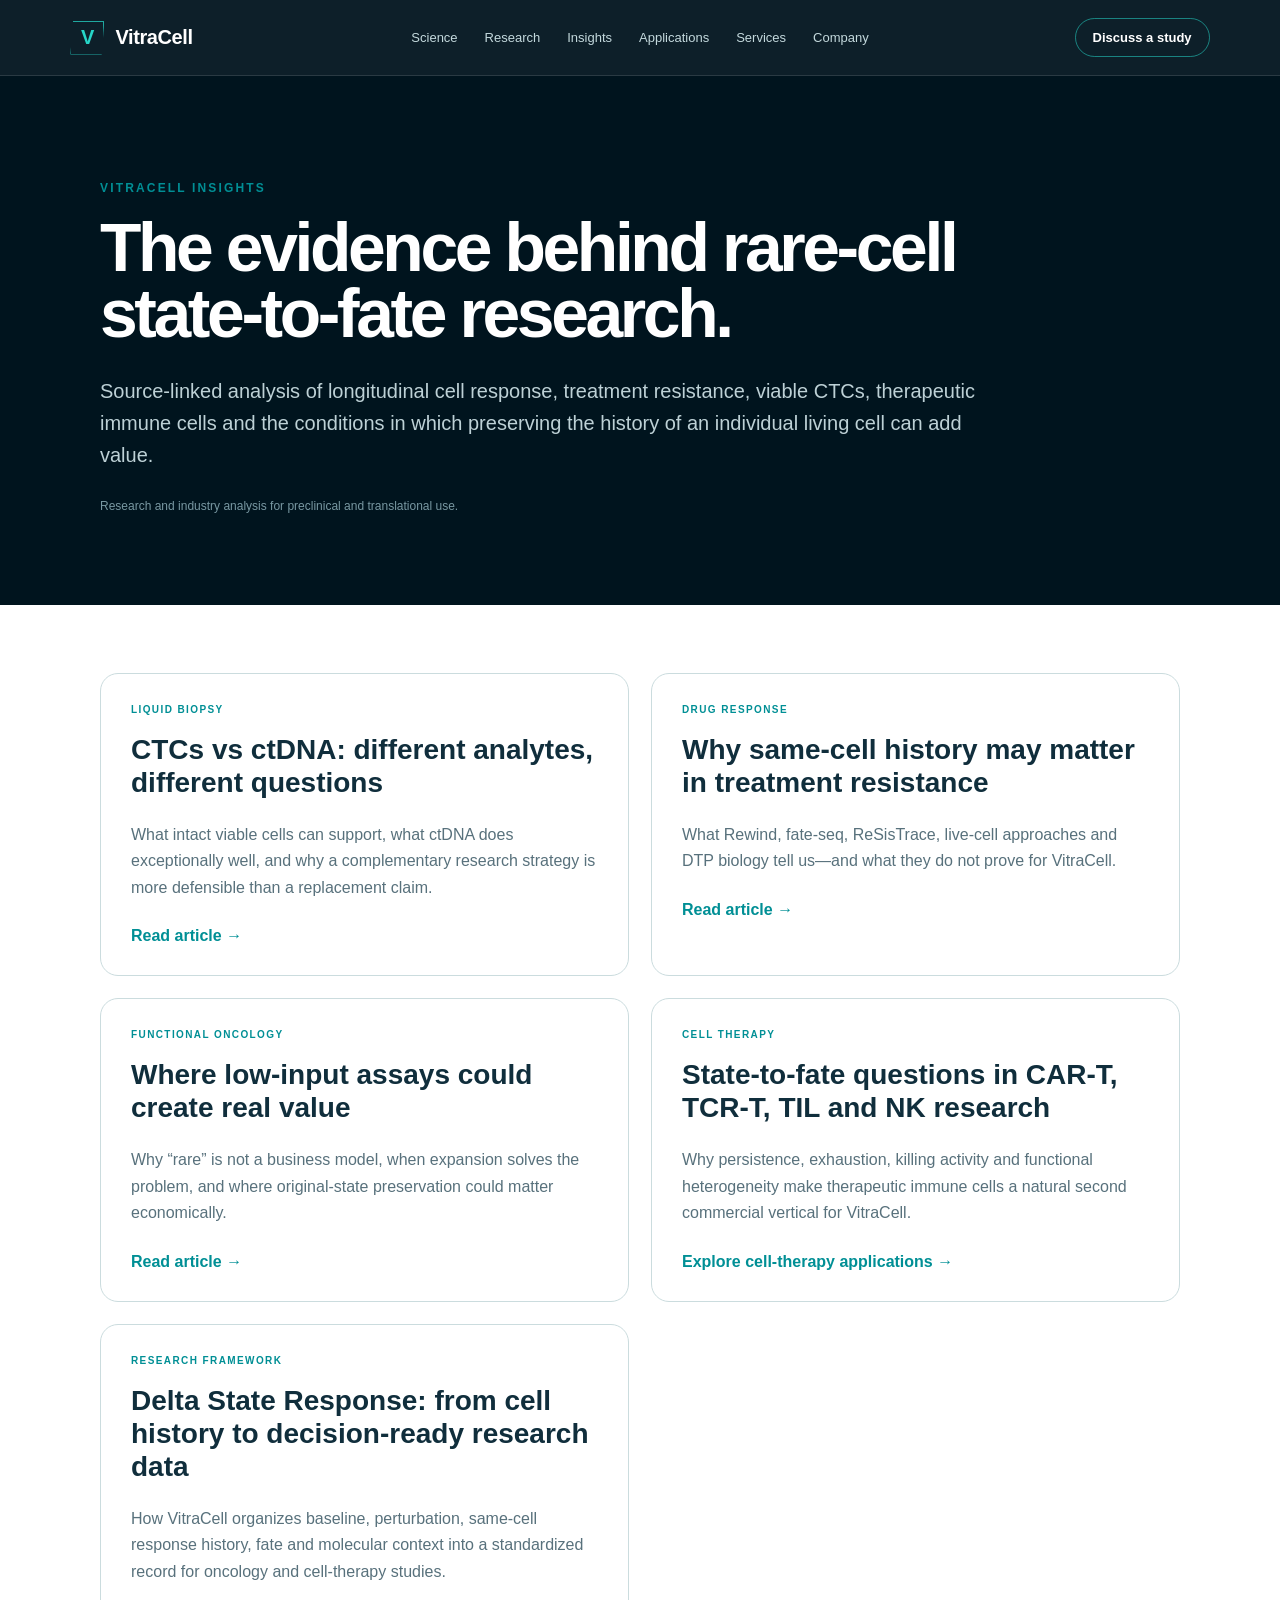
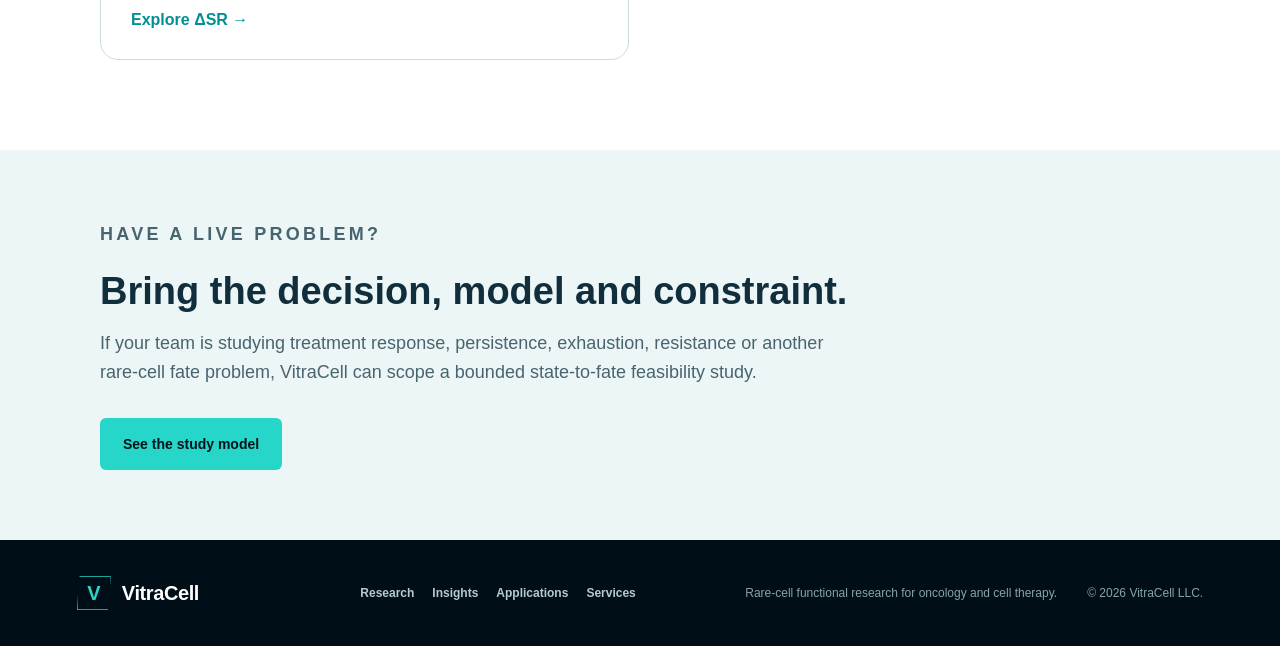
==== commit 17e5a3c8: "Update DeltaSR insight positioning" ====
--- a/insights/index.html
+++ b/insights/index.html
@@ -32,7 +32,7 @@
 <article class="hub-card"><p class="insight-kicker">Liquid biopsy</p><h2>CTCs vs ctDNA: different analytes, different questions</h2><p>What intact viable cells can support, what ctDNA does exceptionally well, and why a complementary research strategy is more defensible than a replacement claim.</p><a href="/insights/ctc-vs-ctdna.html">Read article →</a></article>
 <article class="hub-card"><p class="insight-kicker">Drug response</p><h2>Why same-cell history may matter in treatment resistance</h2><p>What Rewind, fate-seq, ReSisTrace, live-cell approaches and DTP biology tell us—and what they do not prove for VitraCell.</p><a href="/insights/same-cell-history-drug-response.html">Read article →</a></article>
 <article class="hub-card"><p class="insight-kicker">Functional oncology</p><h2>Where low-input assays could create real value</h2><p>Why “rare” is not a business model, when expansion solves the problem, and where original-state preservation could matter economically.</p><a href="/insights/functional-precision-oncology-low-input.html">Read article →</a></article>
-<article class="hub-card"><p class="insight-kicker">Cell therapy</p><h2>State-to-fate questions in CAR-T, TCR-T, TIL and NK research</h2><p>Why persistence, exhaustion, killing activity and functional heterogeneity make therapeutic immune cells a natural second commercial vertical for VitraCell.</p><a href="/applications/cell-therapy.html">Explore cell-therapy applications →</a></article><article class="hub-card"><p class="insight-kicker">Research framework</p><h2>Delta State Response: computational feasibility and evidence boundary</h2><p>How VitraCell formalizes the value of correctly linked observations over time and tests whether full history adds information beyond baseline and endpoint.</p><a href="/research/delta-state-response.html">Read research note →</a></article>
+<article class="hub-card"><p class="insight-kicker">Cell therapy</p><h2>State-to-fate questions in CAR-T, TCR-T, TIL and NK research</h2><p>Why persistence, exhaustion, killing activity and functional heterogeneity make therapeutic immune cells a natural second commercial vertical for VitraCell.</p><a href="/applications/cell-therapy.html">Explore cell-therapy applications →</a></article><article class="hub-card"><p class="insight-kicker">Research framework</p><h2>Delta State Response: from cell history to decision-ready research data</h2><p>How VitraCell organizes baseline, perturbation, same-cell response history, fate and molecular context into a standardized record for oncology and cell-therapy studies.</p><a href="/research/delta-state-response.html">Explore ΔSR →</a></article>
 </section>
 <section class="article-cta"><div class="article-shell"><p class="eyebrow">Have a live problem?</p><h2>Bring the decision, model and constraint.</h2><p>If your team is studying treatment response, persistence, exhaustion, resistance or another rare-cell fate problem, VitraCell can scope a bounded state-to-fate feasibility study.</p><a class="button button-primary" href="/services/rare-cell-studies.html">See the study model</a></div></section>
 </main>
--- a/styles.css
+++ b/styles.css
@@ -398,3 +398,65 @@
   .service-cta { grid-template-columns:1fr; padding:28px; }
   .service-cta .button { width:100%; }
 }
+
+
+/* ===== Rare-cell platform direction — October 2026 ===== */
+.applications-section { background:#fff; }
+.application-grid { max-width:1180px; margin:0 auto; display:grid; grid-template-columns:repeat(3,minmax(0,1fr)); gap:20px; }
+.application-card { min-height:390px; padding:34px; border:1px solid var(--line); border-radius:20px; display:flex; flex-direction:column; background:#f8fbfb; }
+.application-card > span { color:var(--teal); font-size:11px; font-weight:800; letter-spacing:.12em; text-transform:uppercase; }
+.application-card h3 { margin:78px 0 18px; font-size:30px; line-height:1.08; letter-spacing:-.03em; }
+.application-card p { color:var(--slate); line-height:1.62; }
+.application-card a { margin-top:auto; padding-top:24px; color:var(--teal); font-weight:800; }
+.featured-application { background:var(--navy); color:#fff; border-color:var(--navy); }
+.featured-application > span,.featured-application a { color:var(--cyan); }
+.featured-application p { color:#c7dde1; }
+.application-note { max-width:1180px; margin:22px auto 0; padding:22px 26px; display:grid; grid-template-columns:160px 1fr; gap:24px; border-left:4px solid var(--cyan); background:var(--ice); }
+.application-note strong { color:var(--teal); }
+.application-note span { color:#48646e; line-height:1.55; }
+.science-four { grid-template-columns:repeat(4,1fr); }
+.science-four article { min-height:410px; padding:28px; }
+.science-four h3 { font-size:25px; }
+.science-four a { margin-top:20px; color:var(--teal); font-weight:800; font-size:13px; line-height:1.45; }
+.science-four .constraint-answer a { color:var(--cyan); }
+
+.application-body { max-width:1040px; padding:78px 0 100px; }
+.application-principle { max-width:820px; margin-bottom:70px; }
+.application-principle h2,.application-vertical h2,.platform-boundary h2 { font-size:40px; line-height:1.08; letter-spacing:-.035em; }
+.application-principle p,.application-vertical p,.platform-boundary p { color:var(--slate); font-size:18px; line-height:1.7; }
+.application-vertical { display:grid; grid-template-columns:.9fr 1.1fr; gap:56px; align-items:start; margin:0 0 36px; padding:42px; border:1px solid var(--line); border-radius:20px; background:#fff; }
+.dark-vertical { background:var(--night); color:#fff; border-color:var(--night); }
+.dark-vertical p { color:#bcd1d5; }
+.dark-vertical .insight-kicker,.dark-vertical .text-link { color:var(--cyan); }
+.use-case-list { display:grid; grid-template-columns:1fr 1fr; gap:18px; }
+.use-case-list > div { padding:24px; border-radius:14px; background:#f3f8f8; }
+.dark-vertical .use-case-list > div { background:#0b2a35; }
+.use-case-list strong { display:block; margin-bottom:14px; color:var(--teal); font-size:11px; text-transform:uppercase; letter-spacing:.1em; }
+.dark-vertical .use-case-list strong { color:var(--cyan); }
+.use-case-list span { display:block; padding:10px 0; border-bottom:1px solid var(--line); color:#48646e; line-height:1.45; font-size:14px; }
+.dark-vertical .use-case-list span { color:#d1e2e5; border-color:rgba(255,255,255,.13); }
+.use-case-list span:last-child { border-bottom:0; }
+.text-link { display:inline-block; margin-top:10px; color:var(--teal); font-weight:800; }
+.platform-boundary { margin:70px 0; padding:42px; background:#edf6f6; border-radius:20px; }
+.application-sources { margin:70px 0; }
+.application-sources h2 { font-size:34px; }
+.source-grid { display:grid; grid-template-columns:repeat(2,minmax(0,1fr)); gap:16px; }
+.source-grid a { padding:22px; border:1px solid var(--line); border-radius:14px; background:#fff; }
+.source-grid strong { display:block; margin-bottom:8px; color:var(--ink); }
+.source-grid span { color:var(--slate); font-size:14px; line-height:1.45; }
+
+@media (max-width:1100px){
+  .science-four { grid-template-columns:repeat(2,1fr); }
+}
+@media (max-width:900px){
+  .application-grid,.application-vertical { grid-template-columns:1fr; }
+  .application-card { min-height:0; }
+  .application-card h3 { margin-top:36px; }
+  .use-case-list,.source-grid { grid-template-columns:1fr; }
+}
+@media (max-width:720px){
+  .science-four { grid-template-columns:1fr; }
+  .application-note { grid-template-columns:1fr; }
+  .application-vertical,.platform-boundary { padding:28px; }
+  .application-principle h2,.application-vertical h2,.platform-boundary h2 { font-size:32px; }
+}
